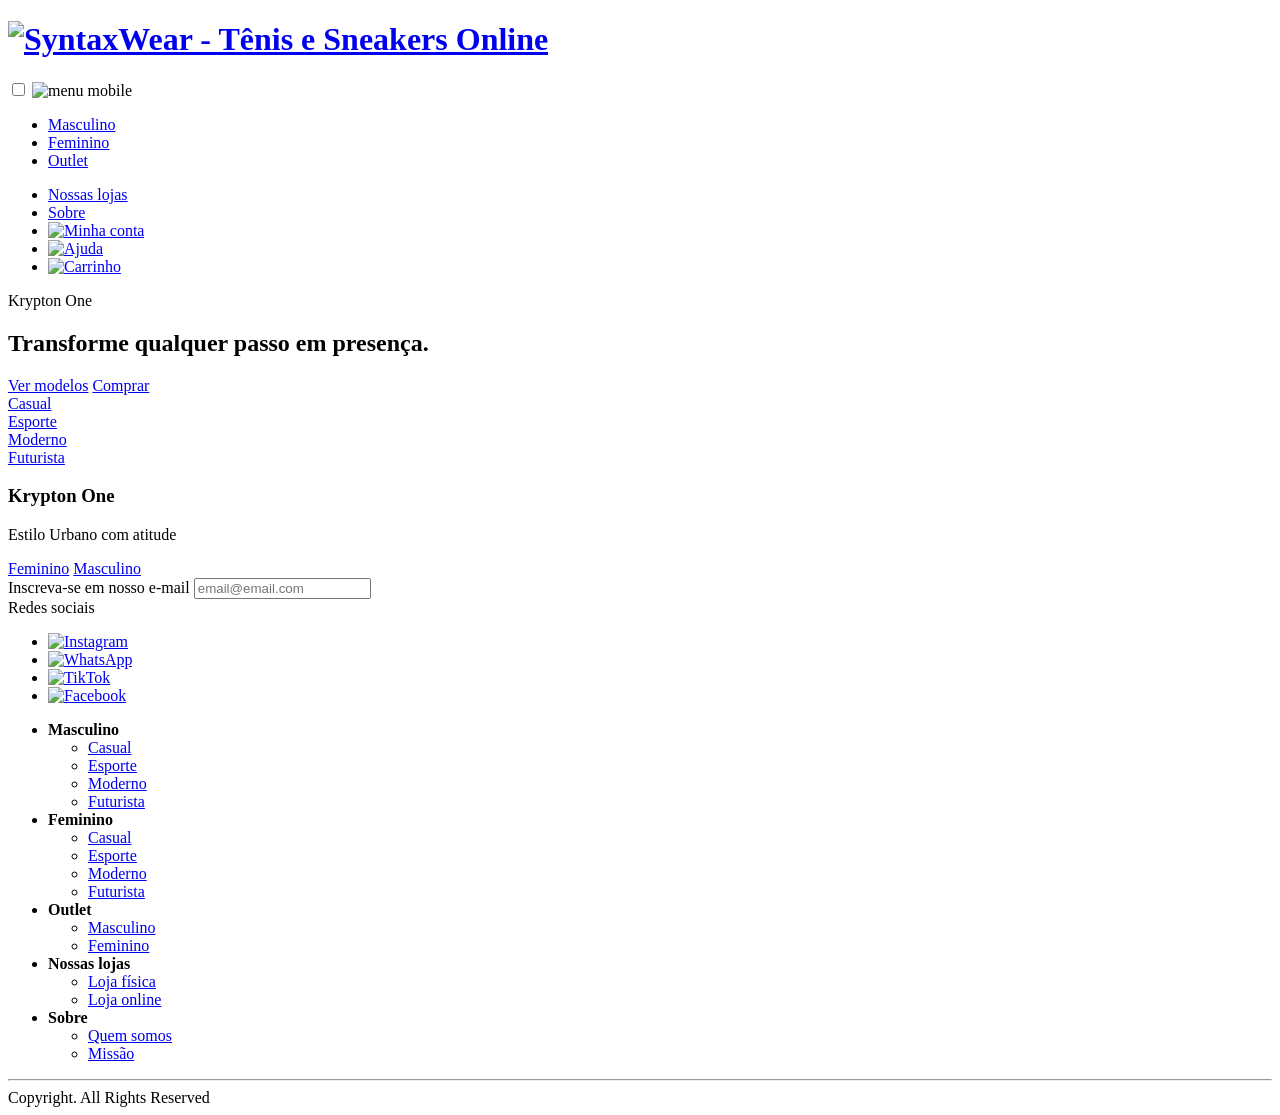
==== index.html @ 9175f805 "Add files via upload" ====
<!DOCTYPE html>
<html lang="pt-br">
	<head>
		<meta charset="UTF-8" />
		<meta name="viewport" content="width=device-width, initial-scale=1.0" />
		<title>SyntaxWear - Tênis e Sneakers Online</title>
		<meta name="description" content="Compre os melhores tênis e sneakers online na SyntaxWear. Encontre modelos exclusivos, ofertas imperdíveis e frete grátis para todo o Brasil." />

<head>
	<meta charset="UTF-8" />
	<meta name="viewport" content="width=device-width, initial-scale=1.0" />
	<title>SyntaxWear - Tênis e Sneakers Online</title>

		<link rel="stylesheet" href="./css/components/header.css" />
		<link rel="stylesheet" href="./css/components/hero.css" />
		<link rel="stylesheet" href="./css/components/product-category.css" />
		<link rel="stylesheet" href="./css/components/product-grid.css" />
		<link rel="stylesheet" href="./css/components/footer.css" />
	</head>
	<body>
		<header class="header">
			<!-- Logo e navegação -->
			<h1 class="logo">
				<a href="/" title="SyntaxWear - Tênis e Sneakers Online">
					<img src="./images/logo/logo.svg" alt="SyntaxWear - Tênis e Sneakers Online" />
				</a>
			</h1>

			<input type="checkbox" class="menu-toggle" id="menu-toggle" />
			<label for="menu-toggle" class="menu-icon">
				<img src="./images/icons/hamburguer.svg" alt="menu mobile" srcset="" />
			</label>

			<nav class="nav-container">
				<nav class="nav-center" aria-label="Categorias Principais">
					<ul>
						<li><a href="#">Masculino</a></li>
						<li><a href="#">Feminino</a></li>
						<li><a href="#">Outlet</a></li>
					</ul>
				</nav>

				<nav class="nav-right" aria-label="Acesso rápido">
					<ul>
						<li><a href="#">Nossas lojas</a></li>
						<li><a href="#">Sobre</a></li>
						<li>
							<a href="#" aria-label="Minha conta">
								<img src="./images/icons/user.svg" alt="Minha conta" />
							</a>
						</li>
						<li>
							<a href="#" aria-label="Ajuda">
								<img src="./images/icons/help.svg" alt="Ajuda" />
							</a>
						</li>
						<li>
							<a href="#" aria-label="Carrinho">
								<img src="./images/icons/bag.svg" alt="Carrinho" />
							</a>
						</li>
					</ul>
				</nav>
			</nav>
		</header>

		<main>
			<section class="hero-section">
				<!-- Seção hero -->
				<div class="hero-overlay">
					<div class="hero-content">
						<span class="hero-subtitle">Krypton One</span>
						<h2 class="hero-title">Transforme qualquer passo em presença.</h2>
						<div class="hero-buttons">
							<a class="btn btn-outline" href="#">Ver modelos</a>
							<a class="btn btn-filled" href="#">Comprar</a>
						</div>
					</div>
				</div>
			</section>

			<section class="categories-section">
				<!-- Seção de categorias de tênis -->
				<div class="category-card casual">
					<a href="#" class="category-link">
						<span class="overlay"></span>
						<span class="category-name btn btn-outline">Casual</span>
					</a>
				</div>
				<div class="category-card esporte">
					<a href="#" class="category-link">
						<span class="overlay"></span>
						<span class="category-name btn btn-outline">Esporte</span>
					</a>
				</div>
				<div class="category-card moderno">
					<a href="#" class="category-link">
						<span class="overlay"></span>
						<span class="category-name btn btn-outline">Moderno</span>
					</a>
				</div>
				<div class="category-card futurista">
					<a href="#" class="category-link">
						<span class="overlay"></span>
						<span class="category-name btn btn-outline">Futurista</span>
					</a>
				</div>
			</section>

			<!-- Products Grid -->
			<section class="grid-section">
				<div class="card highlight">
					<div class="top1-content">
						<h3 class="card-title">Krypton One</h3>
						<p class="card-subtitle">Estilo Urbano com atitude</p>
						<div class="cta-group">
							<a href="#" class="btn btn-outline">Feminino</a>
							<a href="#" class="btn btn-outline">Masculino</a>
						</div>
					</div>
				</div>
				<div class="card sneaker-purple"></div>
				<div class="card model"></div>
				<div class="card sneaker-color"></div>
				<div class="card sneaker-white"></div>
				<div class="card sneaker-silver"></div>
			</section>
		</main>

		<footer class="site-footer" id="footer">
			<div class="footer-content">
				<div class="footer-right">
					<form class="newsletter-form">
						<label for="newsletter-email">Inscreva-se em nosso e-mail</label>
						<input type="email" id="newsletter-email" placeholder="email@email.com" />
					</form>
					<div class="footer-social">
						<span>Redes sociais</span>
						<ul>
							<li>
								<a href="#"><img src="./images/icons/instagram.svg" alt="Instagram" /></a>
							</li>
							<li>
								<a href="#"><img src="./images/icons/whatsapp.svg" alt="WhatsApp" /></a>
							</li>
							<li>
								<a href="#"><img src="./images/icons/tiktok.svg" alt="TikTok" /></a>
							</li>
							<li>
								<a href="#"><img src="./images/icons/facebook.svg" alt="Facebook" /></a>
							</li>
						</ul>
					</div>
				</div>
				<nav class="footer-nav" id="footer">
					<ul>
						<li>
							<strong>Masculino</strong>
							<ul>
								<li><a href="#">Casual</a></li>
								<li><a href="#">Esporte</a></li>
								<li><a href="#">Moderno</a></li>
								<li><a href="#">Futurista</a></li>
							</ul>
						</li>
						<li>
							<strong>Feminino</strong>
							<ul>
								<li><a href="#">Casual</a></li>
								<li><a href="#">Esporte</a></li>
								<li><a href="#">Moderno</a></li>
								<li><a href="#">Futurista</a></li>
							</ul>
						</li>
						<li>
							<strong>Outlet</strong>
							<ul>
								<li><a href="#">Masculino</a></li>
								<li><a href="#">Feminino</a></li>
							</ul>
						</li>
						<li>
							<strong>Nossas lojas</strong>
							<ul>
								<li><a href="#">Loja física</a></li>
								<li><a href="#">Loja online</a></li>
							</ul>
						</li>
						<li>
							<strong>Sobre</strong>
							<ul>
								<li><a href="#">Quem somos</a></li>
								<li><a href="#">Missão</a></li>
							</ul>
						</li>
					</ul>
				</nav>
			</div>
			<hr />
			<div class="footer-copy">Copyright. All Rights Reserved</div>
		</footer>
	</body>
</html>
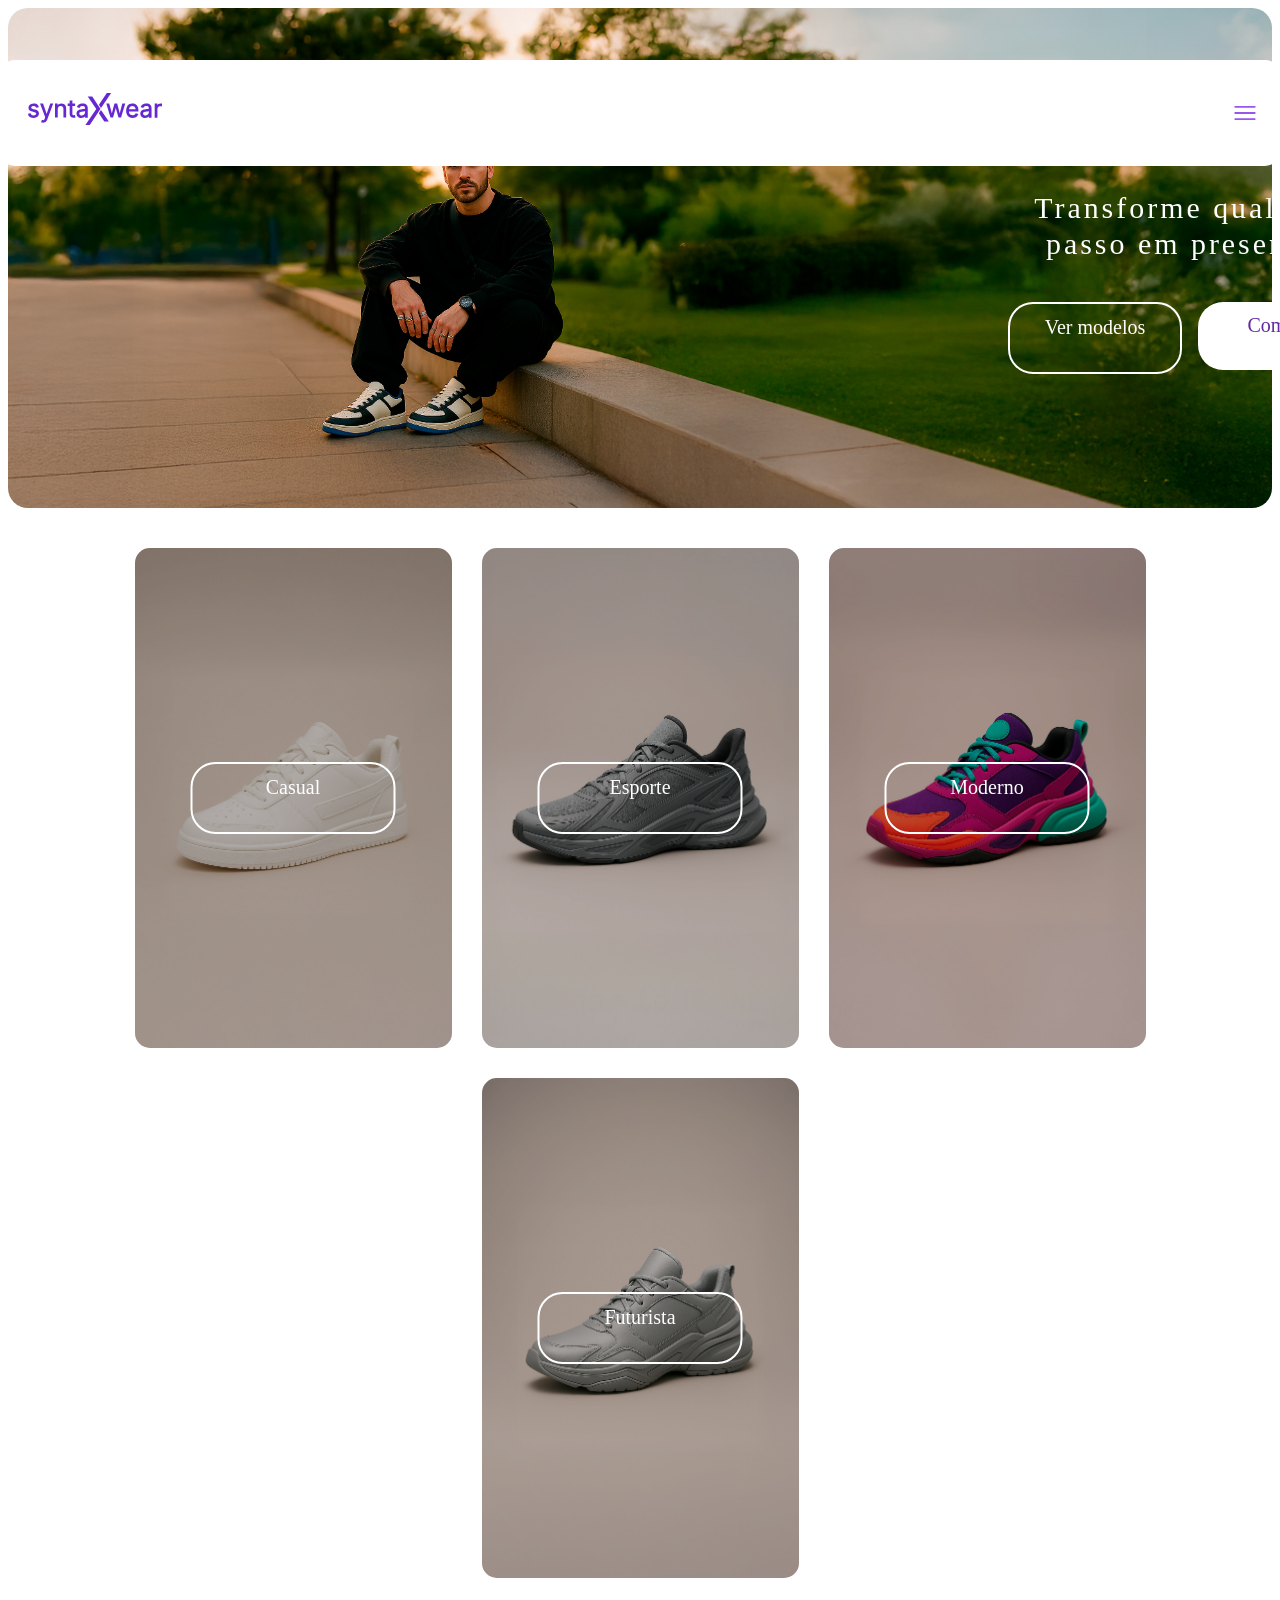
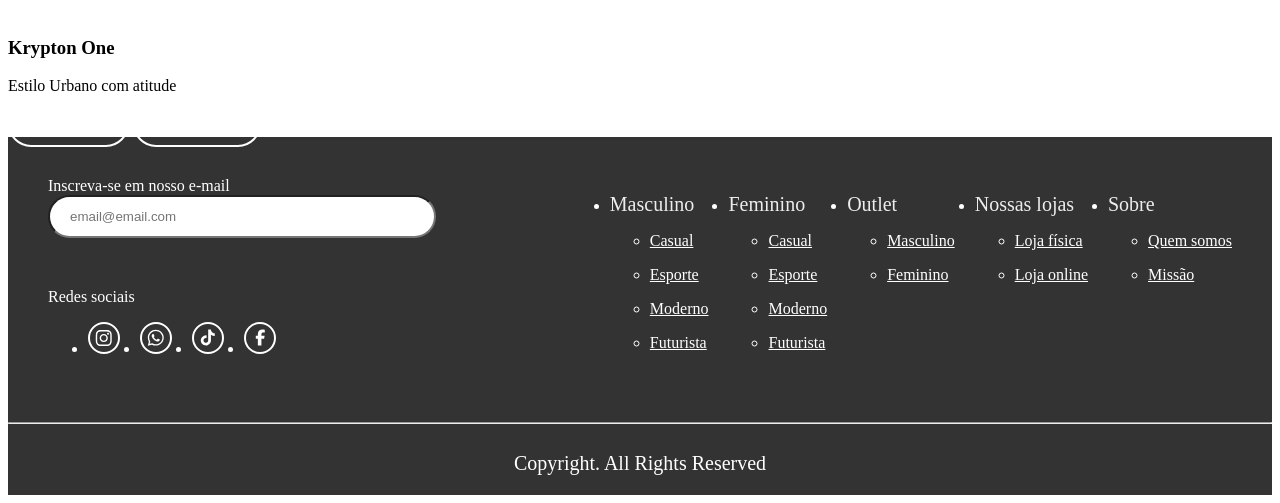
==== commit 863d05e9: "comiit - sim!!!" ====
--- a/index.html
+++ b/index.html
@@ -3,7 +3,7 @@
 	<head>
 		<meta charset="UTF-8" />
 		<meta name="viewport" content="width=device-width, initial-scale=1.0" />
-		<title>SyntaxWear - Tênis e Sneakers Online</title>
+		<title>SyntaxWear - Tênis e Sneakers Online </title>
 		<meta name="description" content="Compre os melhores tênis e sneakers online na SyntaxWear. Encontre modelos exclusivos, ofertas imperdíveis e frete grátis para todo o Brasil." />
 
 <head>
--- a/css/components/header.css
+++ b/css/components/header.css
@@ -0,0 +1,130 @@
+/* header.css */
+.header {
+	position: fixed;
+	top: 60px;
+	left: 50%;
+	transform: translate(-50%);
+	width: 1260px;
+	width: 1260px;
+	border-radius: 15px;
+	z-index: 999;
+	display: flex;
+	justify-content: space-between;
+	align-items: center;
+	padding: 0.225rem 1.25rem;
+	background-color: #ffffff;
+}
+
+.logo img {
+	height: 48px;
+	width: 150px;
+}
+
+.nav-center ul {
+	display: flex;
+	gap: 2.5rem;
+}
+
+.nav-center a,
+.nav-right a {
+    font-size: 1.25rem;
+	color: #333333
+	text-decoration: none;
+	transition: color 0.3s;
+}
+
+.nav-center a:hover,
+.nav-right a:hover {
+	color: #7c3aed;
+}
+.nav-right ul {
+	display: flex;
+	gap: 2.5rem;
+	align-items: center;
+}
+
+.nav-right img {
+	height: 20px;
+}
+
+.nav-right a:hover img {
+	opacity: 0.7;
+}
+
+.nav-container{
+	display: flex;
+	justify-content: space-between;
+	width: 100%;
+	align-items: center;
+	flex:1;
+	margin-left: 10rem;
+}
+
+.menu-toggle{
+	display: none;
+}
+
+.menu-icon{
+	width: 30px;
+	height: 30px;
+	display: none;
+	cursor: pointer;
+	z-index: 1001;
+}
+
+.menu-icon img{
+	width: 100%;
+	height: 100%;
+	transition: opacity 0.3s ease;
+}
+
+.menu-icon:hover img{
+	opacity: 0.7;
+}
+
+@media (max-width: 1280px){
+	.header{
+		width: calc(100% - 40px);
+	}
+
+	.menu-icon{
+		display: block;
+	}
+
+	.nav-container{
+		position: fixed;
+		top:0;
+		right: -100%;
+		width: 200px;
+		flex-direction: column;
+		padding: 80px 20px 20px;
+		background-color: #ffffff;
+		gap: 2rem;
+		transition: right 0.3s ease;
+		align-items: flex-start;
+	}
+
+	.nav-center, .nav-right{
+		width: 100%;
+		text-align: center;
+	}
+
+	.nav-center ul, .nav-right ul{
+		flex-direction: column;
+		gap: 1.5rem;
+		width: 100%;
+	}
+
+	.nav-center a, .nav-right a{
+		width: 100%;
+		border-bottom: 1px solid #eeeeee;
+		padding: 0.3rem 0;
+		font-size: 1rem;
+		display: block;
+	}
+
+	.menu-toggle:checked ~ .nav-container{
+		right: 0;
+	} 
+	
+}
--- a/css/components/hero.css
+++ b/css/components/hero.css
@@ -0,0 +1,76 @@
+/* hero.css */
+.hero-section{
+    background: url(../../images/banners/hero.jpg) no-repeat center;
+    background-size: cover;
+
+    height: 500px;
+    position: relative;
+    border-radius: 20px;
+}
+
+.hero-overlay{
+    width: 100%;
+    height: 100%;
+    display: flex;
+    align-items: center;
+    justify-content: flex-end;
+    padding: 0 6rem;
+}
+
+.hero-content{
+    color: #ffffff;
+    max-width: 360px;
+    text-align: center;
+}
+
+.hero-buttons{
+    display: flex;
+    gap: 16px;
+}
+
+.hero-content .hero-title{
+    font-size: 1.87rem;
+    margin-bottom: 40px;
+    font-weight: 400;
+    line-height: 36px;
+    letter-spacing: 3px;
+}
+
+.hero-content .hero-subtitle{
+    font-size: 1.25rem;
+    margin-bottom: 1.5rem;
+    display: block;
+
+}
+
+.btn{
+    font-size: 1.25rem;
+    width: 161px;
+    height: 48px;
+    border-radius: 25px;
+    text-decoration: none;
+    color: #ffffff;
+    font-weight: 400;
+    padding:10px 20px;
+    transition: background-color 0.3s border 0.3s; 
+
+}
+
+.btn-outline{
+    background-color: transparent;
+    border: 2px solid #ffffff;
+    line-height: 26px;
+    
+}
+
+.btn-filled{
+    background-color: #ffffff;
+    color: #6329a2;
+    line-height: 26px;
+}
+
+.btn:hover{
+background-color: #6329a2;
+color: #ffffff;
+}
+
--- a/css/components/product-category.css
+++ b/css/components/product-category.css
@@ -0,0 +1,59 @@
+/* product-category.css */
+.categories-section {
+	padding-top: 40px;
+	padding-bottom: 40px;
+	display: flex;
+	flex-wrap: wrap;
+	justify-content: center;
+	gap: 30px;
+}
+
+.category-card {
+	position: relative;
+	width: 317px;
+	height: 500px;
+	border-radius: 15px;
+	overflow: hidden;
+}
+
+.overlay{
+	position: absolute;
+	inset: 0;
+	background-color: rgba(0, 0, 0, 0.25);
+	z-index: 1;
+}
+
+.category-name {
+	position: absolute;
+	left: 50%;
+	top: 50%;
+	transform: translate(-50%, -50%);
+	z-index: 2;
+	text-align: center;
+}
+
+.casual {
+	background: url(../../images/products/casual.jpg) no-repeat center;
+	background-size: cover;
+}
+
+.esporte {
+	background: url(../../images/products/esporte.jpg) no-repeat center;
+	background-size: cover;
+}
+
+.moderno {
+	background: url(../../images/products/moderno.jpg) no-repeat center;
+	background-size: cover;
+}
+	
+.futurista {
+	background: url(../../images/products/futurista.jpg) no-repeat center;
+	background-size: cover;
+}
+
+@media (max-width:500px) {
+	.category-card{
+		width: 100%;
+	}
+}
--- a/css/components/footer.css
+++ b/css/components/footer.css
@@ -0,0 +1,100 @@
+/* footer.css */
+.site-footer{
+    background-color: #333333;
+    color: #ffffff;
+}
+
+.footer-content{
+    max-width: 1360px;
+    margin: 0 auto;
+    padding: 2.5rem;
+    display: flex;
+    justify-content: space-between;
+}
+
+.footer-right{
+    display: flex;
+    flex-direction: column;
+    gap: 3.125rem;
+}
+
+.footer-nav ul{
+    display: flex;
+    gap: 1.25rem;
+}
+
+.footer-nav ul ul{
+    display: flex;
+    flex-direction: column;
+    gap: 1rem;
+}
+
+.footer-nav strong{
+    color: #EDEDED;
+    font-size: 1.25rem;
+    margin-bottom: 1rem;
+    display: block;
+    font-weight: 400;
+}
+
+.footer-nav li a{
+    color: #ffffff;
+}
+
+.footer-nav li a:hover{
+    text-decoration: underline;
+}
+
+.newsletter-form{
+    display: flex;
+    flex-direction: column;
+}
+
+.newsletter-form input{
+    border-radius: 30px;
+    color: #AAAAAA;
+    padding: 0.75rem 1.25rem;
+    width: 21.5rem;
+}
+
+.footer-social span{
+    margin-bottom: 1rem;
+    display: block;
+}
+
+.footer-social ul{
+    display: flex;
+    gap: 1.25rem;
+}
+
+.footer-social li a:hover img{
+    opacity: 0.7;
+}
+
+.footer-copy{
+    font-size: 1.25rem;
+    text-align: center;
+    padding: 20px 0;
+}
+
+@media (max-width: 1000px) {
+	.footer-content{
+		flex-direction: column;
+		gap: 2rem;
+		padding: 2rem 1rem;
+	}
+
+	.footer-nav ul{
+		flex-direction: column;
+		gap: 2rem;
+	}
+
+	.footer-social ul{
+		gap: 1rem;
+	}
+
+	.footer-copy{
+		font-size: 1rem;
+		padding: 1.5rem 0 1.5rem;
+	}
+}
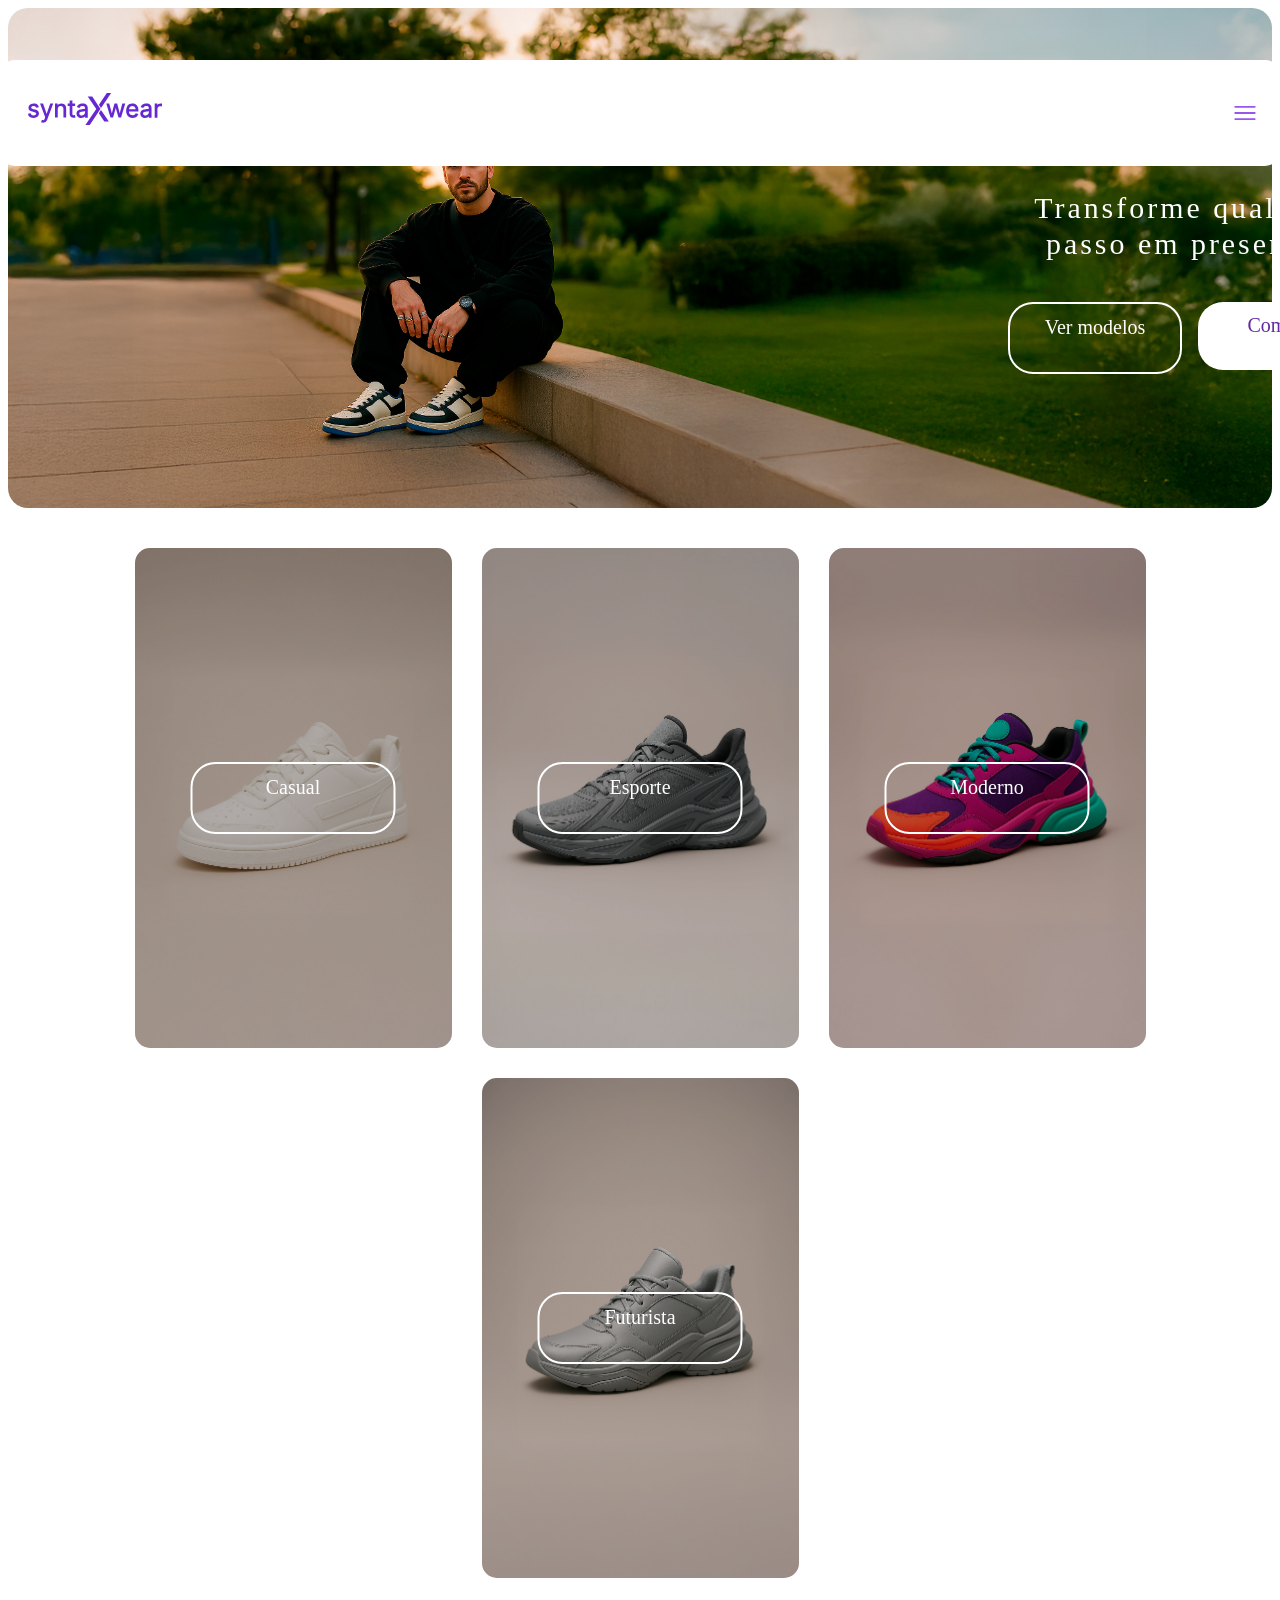
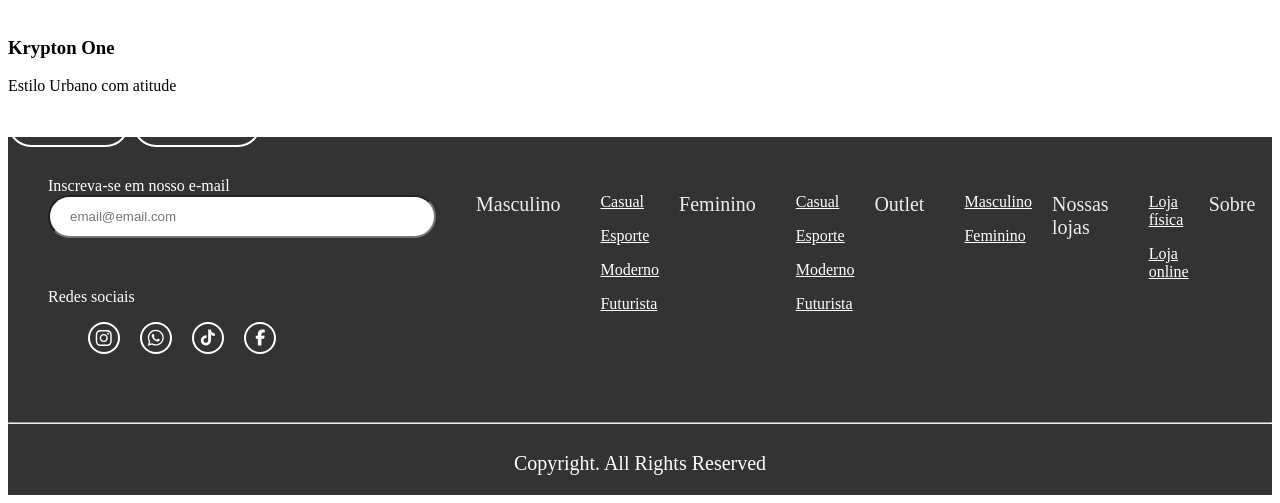
==== commit 56ae004b: "Bug: correção do lista que estava passando por cima do resert do css" ====
--- a/index.html
+++ b/index.html
@@ -10,7 +10,7 @@
 	<meta charset="UTF-8" />
 	<meta name="viewport" content="width=device-width, initial-scale=1.0" />
 	<title>SyntaxWear - Tênis e Sneakers Online</title>
-
+		<link rel="stylesheet" href="./css/components/reset.css" />	
 		<link rel="stylesheet" href="./css/components/header.css" />
 		<link rel="stylesheet" href="./css/components/hero.css" />
 		<link rel="stylesheet" href="./css/components/product-category.css" />
@@ -30,31 +30,30 @@
 			<label for="menu-toggle" class="menu-icon">
 				<img src="./images/icons/hamburguer.svg" alt="menu mobile" srcset="" />
 			</label>
-
 			<nav class="nav-container">
 				<nav class="nav-center" aria-label="Categorias Principais">
 					<ul>
-						<li><a href="#">Masculino</a></li>
-						<li><a href="#">Feminino</a></li>
-						<li><a href="#">Outlet</a></li>
+						<li class="remove_dot"><a href="#">Masculino</a></li>
+						<li class="remove_dot"><a href="#">Feminino</a></li>
+						<li class="remove_dot"><a href="#">Outlet</a></li>
 					</ul>
 				</nav>
 
 				<nav class="nav-right" aria-label="Acesso rápido">
 					<ul>
-						<li><a href="#">Nossas lojas</a></li>
-						<li><a href="#">Sobre</a></li>
-						<li>
+						<li class="remove_dot"><a href="#">Nossas lojas</a></li>
+						<li class="remove_dot"><a href="#">Sobre</a></li>
+						<li class="remove_dot">
 							<a href="#" aria-label="Minha conta">
 								<img src="./images/icons/user.svg" alt="Minha conta" />
 							</a>
 						</li>
-						<li>
+						<li class="remove_dot">
 							<a href="#" aria-label="Ajuda">
 								<img src="./images/icons/help.svg" alt="Ajuda" />
 							</a>
 						</li>
-						<li>
+						<li class="remove_dot">
 							<a href="#" aria-label="Carrinho">
 								<img src="./images/icons/bag.svg" alt="Carrinho" />
 							</a>
@@ -137,16 +136,16 @@
 					<div class="footer-social">
 						<span>Redes sociais</span>
 						<ul>
-							<li>
+							<li class="remove_dot">
 								<a href="#"><img src="./images/icons/instagram.svg" alt="Instagram" /></a>
 							</li>
-							<li>
+							<li class="remove_dot">
 								<a href="#"><img src="./images/icons/whatsapp.svg" alt="WhatsApp" /></a>
 							</li>
-							<li>
+							<li class="remove_dot">
 								<a href="#"><img src="./images/icons/tiktok.svg" alt="TikTok" /></a>
 							</li>
-							<li>
+							<li class="remove_dot">
 								<a href="#"><img src="./images/icons/facebook.svg" alt="Facebook" /></a>
 							</li>
 						</ul>
@@ -157,40 +156,40 @@
 						<li>
 							<strong>Masculino</strong>
 							<ul>
-								<li><a href="#">Casual</a></li>
-								<li><a href="#">Esporte</a></li>
-								<li><a href="#">Moderno</a></li>
-								<li><a href="#">Futurista</a></li>
+								<li class="remove_dot"><a href="#">Casual</a></li>
+								<li class="remove_dot"><a href="#">Esporte</a></li>
+								<li class="remove_dot"><a href="#">Moderno</a></li>
+								<li class="remove_dot"><a href="#">Futurista</a></li>
 							</ul>
 						</li>
 						<li>
 							<strong>Feminino</strong>
 							<ul>
-								<li><a href="#">Casual</a></li>
-								<li><a href="#">Esporte</a></li>
-								<li><a href="#">Moderno</a></li>
-								<li><a href="#">Futurista</a></li>
+								<li class="remove_dot"><a href="#">Casual</a></li>
+								<li class="remove_dot"><a href="#">Esporte</a></li>
+								<li class="remove_dot"><a href="#">Moderno</a></li>
+								<li class="remove_dot"><a href="#">Futurista</a></li>
 							</ul>
 						</li>
 						<li>
 							<strong>Outlet</strong>
 							<ul>
-								<li><a href="#">Masculino</a></li>
-								<li><a href="#">Feminino</a></li>
+								<li class="remove_dot"><a href="#">Masculino</a></li>
+								<li class="remove_dot"><a href="#">Feminino</a></li>
 							</ul>
 						</li>
 						<li>
 							<strong>Nossas lojas</strong>
 							<ul>
-								<li><a href="#">Loja física</a></li>
-								<li><a href="#">Loja online</a></li>
+								<li class="remove_dot"><a href="#">Loja física</a></li>
+								<li class="remove_dot"><a href="#">Loja online</a></li>
 							</ul>
 						</li>
 						<li>
 							<strong>Sobre</strong>
 							<ul>
-								<li><a href="#">Quem somos</a></li>
-								<li><a href="#">Missão</a></li>
+								<li class="remove_dot"><a href="#">Quem somos</a></li>
+								<li class="remove_dot"><a href="#">Missão</a></li>
 							</ul>
 						</li>
 					</ul>
--- a/css/components/header.css
+++ b/css/components/header.css
@@ -28,7 +28,7 @@
 .nav-center a,
 .nav-right a {
     font-size: 1.25rem;
-	color: #333333
+	color: #333333;
 	text-decoration: none;
 	transition: color 0.3s;
 }
@@ -49,6 +49,11 @@
 
 .nav-right a:hover img {
 	opacity: 0.7;
+}
+
+li {
+	list-style: none;
+	display: flex;
 }
 
 .nav-container{
@@ -127,4 +132,5 @@
 		right: 0;
 	} 
 	
+	
 }
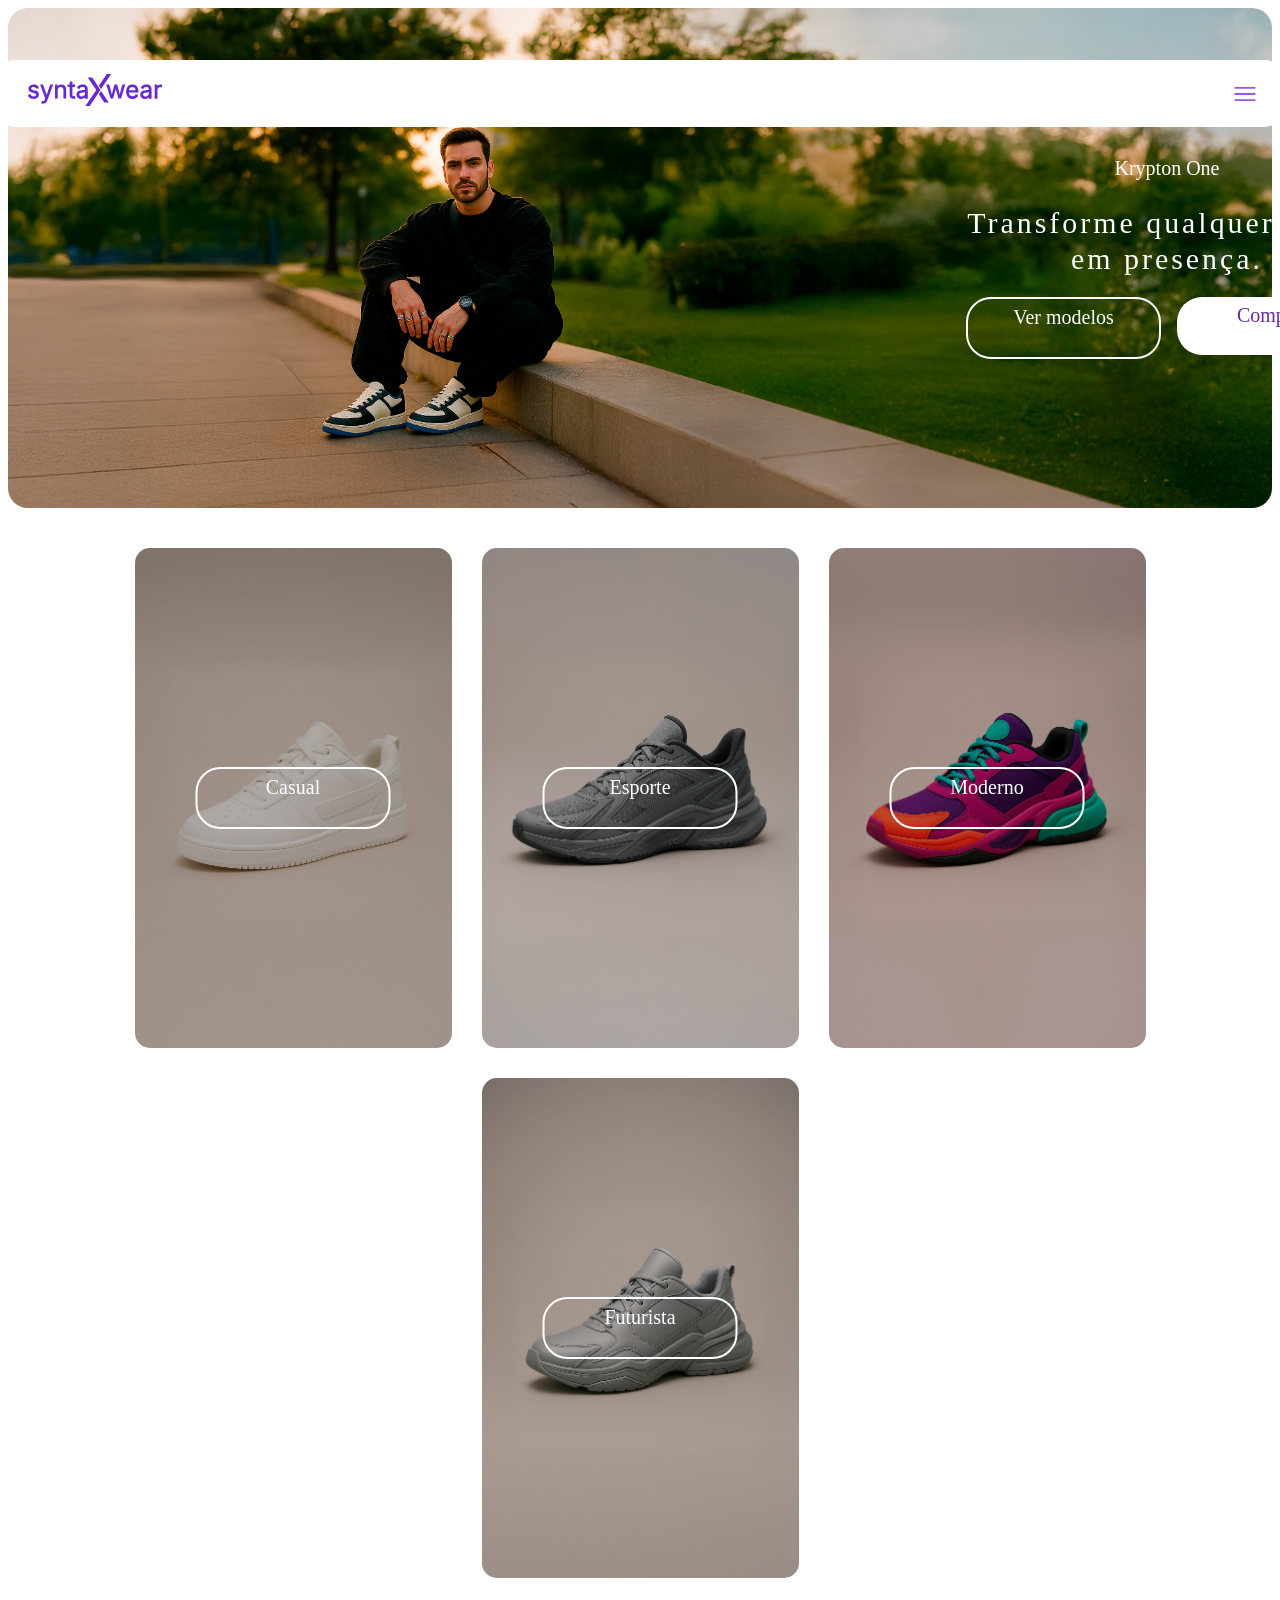
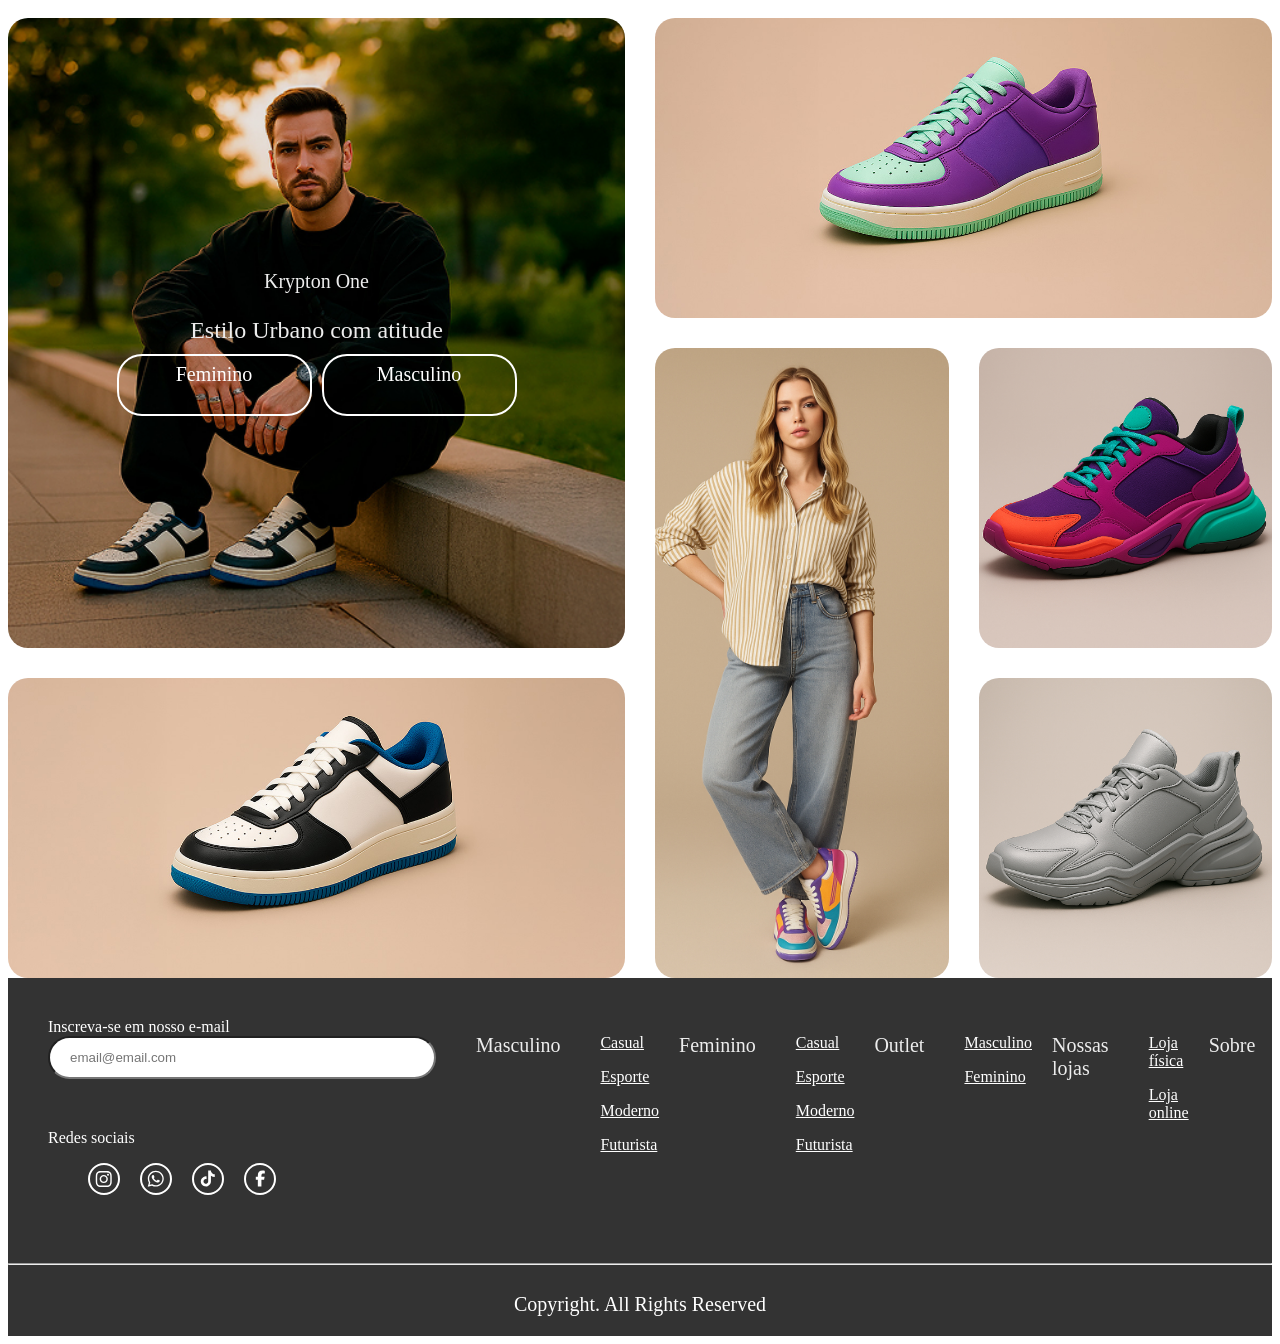
==== commit 833788e0: "nada certo, tudo errado" ====
--- a/index.html
+++ b/index.html
@@ -69,7 +69,7 @@
 				<div class="hero-overlay">
 					<div class="hero-content">
 						<span class="hero-subtitle">Krypton One</span>
-						<h2 class="hero-title">Transforme qualquer passo em presença.</h2>
+						<h2 class="hero-title">Transforme qualquer passo<br> em presença.</h2>
 						<div class="hero-buttons">
 							<a class="btn btn-outline" href="#">Ver modelos</a>
 							<a class="btn btn-filled" href="#">Comprar</a>
--- a/css/components/header.css
+++ b/css/components/header.css
@@ -5,7 +5,7 @@
 	left: 50%;
 	transform: translate(-50%);
 	width: 1260px;
-	width: 1260px;
+	height:60px;
 	border-radius: 15px;
 	z-index: 999;
 	display: flex;
--- a/css/components/hero.css
+++ b/css/components/hero.css
@@ -2,10 +2,10 @@
 .hero-section{
     background: url(../../images/banners/hero.jpg) no-repeat center;
     background-size: cover;
-
     height: 500px;
     position: relative;
     border-radius: 20px;
+    
 }
 
 .hero-overlay{
@@ -19,7 +19,8 @@
 
 .hero-content{
     color: #ffffff;
-    max-width: 360px;
+    /**max-width: 360px;*/
+    max-width: 50%;
     text-align: center;
 }
 
@@ -28,18 +29,21 @@
     gap: 16px;
 }
 
+
+
 .hero-content .hero-title{
     font-size: 1.87rem;
-    margin-bottom: 40px;
-    font-weight: 400;
+    margin-bottom: 20px;
+    font-weight: 200;
     line-height: 36px;
     letter-spacing: 3px;
+    
 }
 
 .hero-content .hero-subtitle{
     font-size: 1.25rem;
     margin-bottom: 1.5rem;
-    display: block;
+
 
 }
 
@@ -51,7 +55,7 @@
     text-decoration: none;
     color: #ffffff;
     font-weight: 400;
-    padding:10px 20px;
+    padding:5px 15px;
     transition: background-color 0.3s border 0.3s; 
 
 }
--- a/css/components/product-grid.css
+++ b/css/components/product-grid.css
@@ -0,0 +1,100 @@
+/* product-grid.css */
+
+.card {
+	background-position: center;
+	background-size: cover;
+	background-repeat: no-repeat;
+    position: relative;
+    border-radius: 20px;
+}
+
+.highlight {
+	grid-area: highlight;
+	background-image: url(../../images/products/card_imagem.jpg);
+}
+.sneaker-purple {
+	grid-area: sneaker-purple;
+	background-image: url(../../images/products/roxo-verde-grid.jpg);
+}
+.model {
+	grid-area: model;
+	background-image: url(../../images/products/modelo-feminino.jpg);
+}
+.sneaker-color {
+	grid-area: sneaker-color;
+	background-image: url(../../images/products/futurista-grid.jpg);
+}
+.sneaker-white {
+	grid-area: sneaker-white;
+	background-image: url(../../images/products/preto-branco-grid.jpg);
+}
+.sneaker-silver {
+	grid-area: sneaker-silver;
+	background-image: url(../../images/products/moderno-grid.jpg);
+}
+.grid-section {
+	display: grid;
+	grid-template-columns: repeat(4, 1fr);
+	grid-template-rows: repeat(3, 300px);
+	grid-template-areas:
+		"highlight highlight sneaker-purple sneaker-purple"
+		"highlight highlight model sneaker-color"
+		"sneaker-white sneaker-white model sneaker-silver";
+	gap: 30px;
+}
+
+.top1-content{
+    position: absolute;
+    left: 50%;
+    top: 50%;
+    transform: translate(-50%, -50%);
+    text-align: center;
+}
+
+.card-title{
+    color: #EDEDED;
+    font-size: 1.25rem;
+    font-weight: 400;
+    margin-bottom: 20px;
+}
+
+.card-subtitle{
+    color: #EDEDED;
+	text-align: center;
+    font-size: 1.5rem;
+    font-weight: 400;
+    margin-bottom: 10px;
+}
+
+.cta-group{
+    display: flex;
+    gap: 10px;
+}
+
+
+@media (max-width:768px) {
+	.grid-section{
+		grid-template-columns: 1fr 1fr;
+		grid-template-rows: repeat(5, auto);
+		grid-template-areas: 
+		"highlight highlight"
+		"sneaker-white sneaker-white"
+		"model sneaker-color"
+		"model sneaker-silver"
+		"sneaker-purple sneaker-purple";
+		max-width: 100%;
+		gap: 0.625rem;
+	}
+
+	.highlight{
+		min-height: 500px;
+	}
+
+	.model{
+		min-height: 370px;
+	}
+
+	.sneaker-white, .sneaker-purple{
+		min-height: 190px;
+	}
+}
